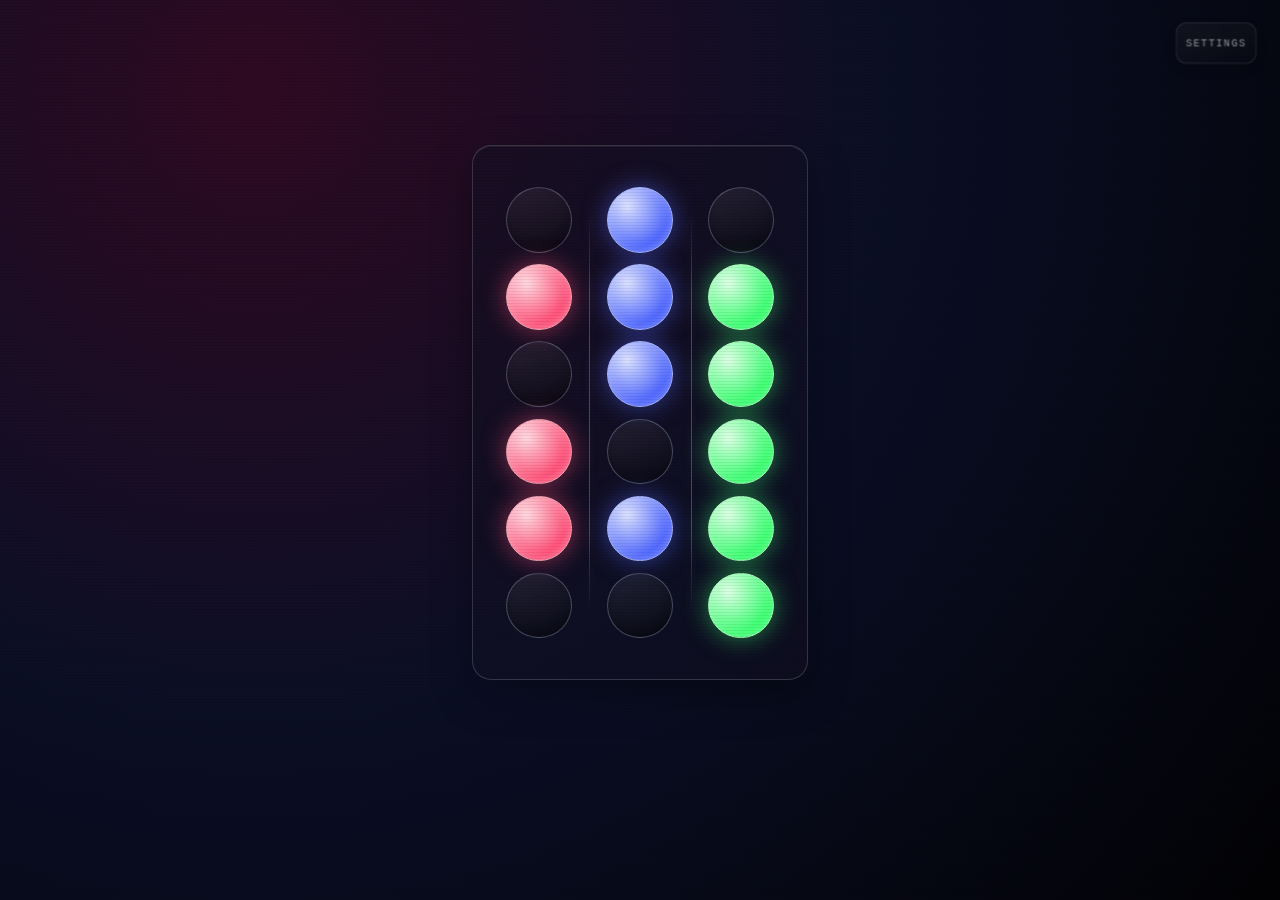
==== index.html @ 8ff9c9c2 "feat: Implement scanlines toggle and enhance responsive design - Added a toggle for scanlines in the" ====
<!DOCTYPE html>
<html lang="en">

<head>
	<meta charset="UTF-8">
	<meta name="viewport" content="width=device-width, initial-scale=1.0">
	<meta name="description"
		content="An animated, CSS-forward binary clock with learning overlays, a rolling digital readout, theme switching, and responsive controls.">
	<meta name="keywords"
		content="binary clock, CSS animation, JavaScript clock, responsive design, web accessibility, clock themes, digital clock, learning tool">
	<meta name="author" content="hue kares @ Spinning Rock">
	<link rel="canonical" href="https://spinningrock.net/binary/">
	<meta name="robots" content="index, follow">
	<title>Binary Clock</title>
	<script>
		(function () {
			var savedTheme = localStorage.getItem("binaryClockTheme") || "classic-rgb-neon";
			document.documentElement.setAttribute("data-theme", savedTheme);
		})();
	</script>
	<link rel="stylesheet" href="style.css">
</head>

<body>
	<main class="appShell">
		<div class="clock" data-mode="6bit" role="timer" aria-live="polite" aria-label="Binary clock display">
			<div class="timeGroup hours" data-unit="hours">
				<div class="digit tens" aria-hidden="true">
					<div class="bit" data-not6Bit id="hoursTens8"></div>
					<div class="bit" data-not6Bit id="hoursTens4"></div>
					<div class="bit hour1" id="hoursTens2"></div>
					<div class="bit hour2" id="hoursTens1"></div>
					<div class="helpRows4" aria-hidden="true">
						<span class="helpPlusRow" data-pos="1">+</span>
						<span class="helpPlusRow" data-pos="2">+</span>
						<span class="helpPlusRow" data-pos="3">+</span>
					</div>
				</div>
				<div class="digit units" aria-hidden="true">
					<div class="bit hour3" id="hours8"></div>
					<div class="bit hour4" id="hours4"></div>
					<div class="bit hour5" id="hours2"></div>
					<div class="bit hour6" id="hours1"></div>
					<div class="helpRows4" aria-hidden="true">
						<span class="helpPlusRow" data-pos="1">+</span>
						<span class="helpPlusRow" data-pos="2">+</span>
						<span class="helpPlusRow" data-pos="3">+</span>
					</div>
				</div>
				<div class="helpRows6" aria-hidden="true">
					<span class="helpPlusRow" data-pos="1">+</span>
					<span class="helpPlusRow" data-pos="2">+</span>
					<span class="helpPlusRow" data-pos="3">+</span>
					<span class="helpPlusRow" data-pos="4">+</span>
					<span class="helpPlusRow" data-pos="5">+</span>
				</div>
			</div>


			<div class="timeGroup minutes" data-unit="minutes">
				<div class="digit tens" aria-hidden="true">
					<div class="bit" data-not6Bit id="minutesTens8"></div>
					<div class="bit" data-not6Bit id="minutesTens4"></div>
					<div class="bit minute1" id="minutesTens2"></div>
					<div class="bit minute2" id="minutesTens1"></div>
					<div class="helpRows4" aria-hidden="true">
						<span class="helpPlusRow" data-pos="1">+</span>
						<span class="helpPlusRow" data-pos="2">+</span>
						<span class="helpPlusRow" data-pos="3">+</span>
					</div>
				</div>
				<div class="digit units" aria-hidden="true">
					<div class="bit minute3" id="minutes8"></div>
					<div class="bit minute4" id="minutes4"></div>
					<div class="bit minute5" id="minutes2"></div>
					<div class="bit minute6" id="minutes1"></div>
					<div class="helpRows4" aria-hidden="true">
						<span class="helpPlusRow" data-pos="1">+</span>
						<span class="helpPlusRow" data-pos="2">+</span>
						<span class="helpPlusRow" data-pos="3">+</span>
					</div>
				</div>
				<div class="helpRows6" aria-hidden="true">
					<span class="helpPlusRow" data-pos="1">+</span>
					<span class="helpPlusRow" data-pos="2">+</span>
					<span class="helpPlusRow" data-pos="3">+</span>
					<span class="helpPlusRow" data-pos="4">+</span>
					<span class="helpPlusRow" data-pos="5">+</span>
				</div>
			</div>


			<div class="timeGroup seconds" data-unit="seconds">
				<div class="digit tens" aria-hidden="true">
					<div class="bit" data-not6Bit id="secondsTens8"></div>
					<div class="bit" data-not6Bit id="secondsTens4"></div>
					<div class="bit second1" id="secondsTens2"></div>
					<div class="bit second2" id="secondsTens1"></div>
					<div class="helpRows4" aria-hidden="true">
						<span class="helpPlusRow" data-pos="1">+</span>
						<span class="helpPlusRow" data-pos="2">+</span>
						<span class="helpPlusRow" data-pos="3">+</span>
					</div>
				</div>
				<div class="digit units" aria-hidden="true">
					<div class="bit second3" id="seconds8"></div>
					<div class="bit second4" id="seconds4"></div>
					<div class="bit second5" id="seconds2"></div>
					<div class="bit second6" id="seconds1"></div>
					<div class="helpRows4" aria-hidden="true">
						<span class="helpPlusRow" data-pos="1">+</span>
						<span class="helpPlusRow" data-pos="2">+</span>
						<span class="helpPlusRow" data-pos="3">+</span>
					</div>
				</div>
				<div class="helpRows6" aria-hidden="true">
					<span class="helpPlusRow" data-pos="1">+</span>
					<span class="helpPlusRow" data-pos="2">+</span>
					<span class="helpPlusRow" data-pos="3">+</span>
					<span class="helpPlusRow" data-pos="4">+</span>
					<span class="helpPlusRow" data-pos="5">+</span>
				</div>
			</div>

		</div>

		<section class="digitalPanel" aria-live="polite" aria-label="Help digital" aria-hidden="true">
			<div class="digitalRow" data-mode="all">
				<div class="digitalCell">
					<span class="digitalLabel">H</span>
					<span class="digitalValue" id="digital-hours">00</span>
				</div>
				<div class="digitalCell">
					<span class="digitalLabel">M</span>
					<span class="digitalValue" id="digital-minutes">00</span>
				</div>
				<div class="digitalCell">
					<span class="digitalLabel">S</span>
					<span class="digitalValue" id="digital-seconds">00</span>
				</div>
			</div>
			<div id="meridiemBadge" class="meridiemBadge" aria-live="polite" aria-hidden="true">AM</div>
		</section>

		<button type="button" id="settingsButton" class="settingsTrigger" aria-haspopup="dialog"
			aria-controls="settingsOverlay" aria-expanded="false">Settings</button>

		<div id="settingsOverlay" aria-hidden="true">
			<section id="switch-container" aria-label="Clock controls" role="dialog" aria-modal="true"
				aria-labelledby="settingsTitle">
				<div class="settingsHeader">
					<h2 id="settingsTitle">Clock Settings</h2>
					<button type="button" id="settingsClose" class="settingsClose"
						aria-label="Close settings">Close</button>
				</div>
				<label class="switch" for="modeToggle">
					<input type="checkbox" id="modeToggle">
					<span class="slider round" aria-hidden="true"></span>
					<span class="label-text" id="modeLabel">6-bit</span>
				</label>
				<label class="switch" for="timeFormatToggle">
					<input type="checkbox" id="timeFormatToggle">
					<span class="slider round" aria-hidden="true"></span>
					<span class="label-text" id="timeFormatLabel">24</span>
				</label>
				<label class="switch" for="digitalToggle">
					<input type="checkbox" id="digitalToggle">
					<span class="slider round" aria-hidden="true"></span>
					<span class="label-text" id="digitalLabel">Digital</span>
				</label>
				<label class="switch" for="scanlinesToggle">
					<input type="checkbox" id="scanlinesToggle">
					<span class="slider round" aria-hidden="true"></span>
					<span class="label-text" id="scanlinesLabel">Scanlines</span>
				</label>
				<label class="switch" for="orientationToggle">
					<input type="checkbox" id="orientationToggle">
					<span class="slider round" aria-hidden="true"></span>
					<span class="label-text" id="orientationLabel">Vertical</span>
				</label>
				<label class="switch" for="helpToggle">
					<input type="checkbox" id="helpToggle">
					<span class="slider round" aria-hidden="true"></span>
					<span class="label-text" id="helpLabel">Help</span>
				</label>
				<div class="themeSelect">
					<button type="button" id="shuffleButton" class="shuffle-btn label-text"
						title="Shuffle off. Click to rotate themes automatically every 10 minutes."
						aria-pressed="false">Theme</button>
					<button type="button" id="themeSelectDisplay" class="theme-select-display" aria-haspopup="listbox"
						aria-expanded="false" aria-controls="themeSelectList" aria-label="Clock visual theme"></button>
					<div id="themeSelectList" class="theme-select-list" role="listbox"
						aria-label="Clock visual theme options"></div>
					<select id="themeSelect" aria-label="Clock visual theme" tabindex="-1" aria-hidden="true">
						<option value="classic-rgb-neon">Classic RGB Neon</option>
						<option value="amber-terminal">Amber Terminal</option>
						<option value="ice-glass">Ice Glass</option>
						<option value="bit-boring">Bit Boring</option>
						<option value="boring-bit">Boring Bits</option>
						<option value="matrix-pulse">Matrix Pulse</option>
						<option value="sunset-bloom">Sunset Bloom</option>
						<option value="cyberpunk-grid">Cyberpunk Grid</option>
						<option value="metallic-core">Metallic Core</option>
						<option value="monochrome-noir">Monochrome Noir</option>
						<option value="electric-storm">Electric Storm</option>
						<option value="gloomy-mist">Gloomy Mist</option>
						<option value="sunny-pop">Sunny Pop</option>
						<option value="christmas-glow">Christmas Glow</option>
						<option value="galactic-disco-inferno">Galactic Disco Inferno</option>
						<option value="enchanted-forest-glow">Enchanted Forest Glow</option>
						<option value="midnight-mirage">Midnight Mirage</option>
						<option value="retro-pixel-crunch">Retro Pixel Crunch</option>
					</select>
				</div>
			</section>
		</div>
	</main>
	<script type="module" src="code.js"></script>
</body>

</html>
---- style.css ----
@import url("styles/base.css");
@import url("styles/clock.css");
@import url("styles/modes.css");
@import url("styles/motion.css");
@import url("styles/controls.css");
@import url("styles/themes.css");
@import url("styles/responsive.css");
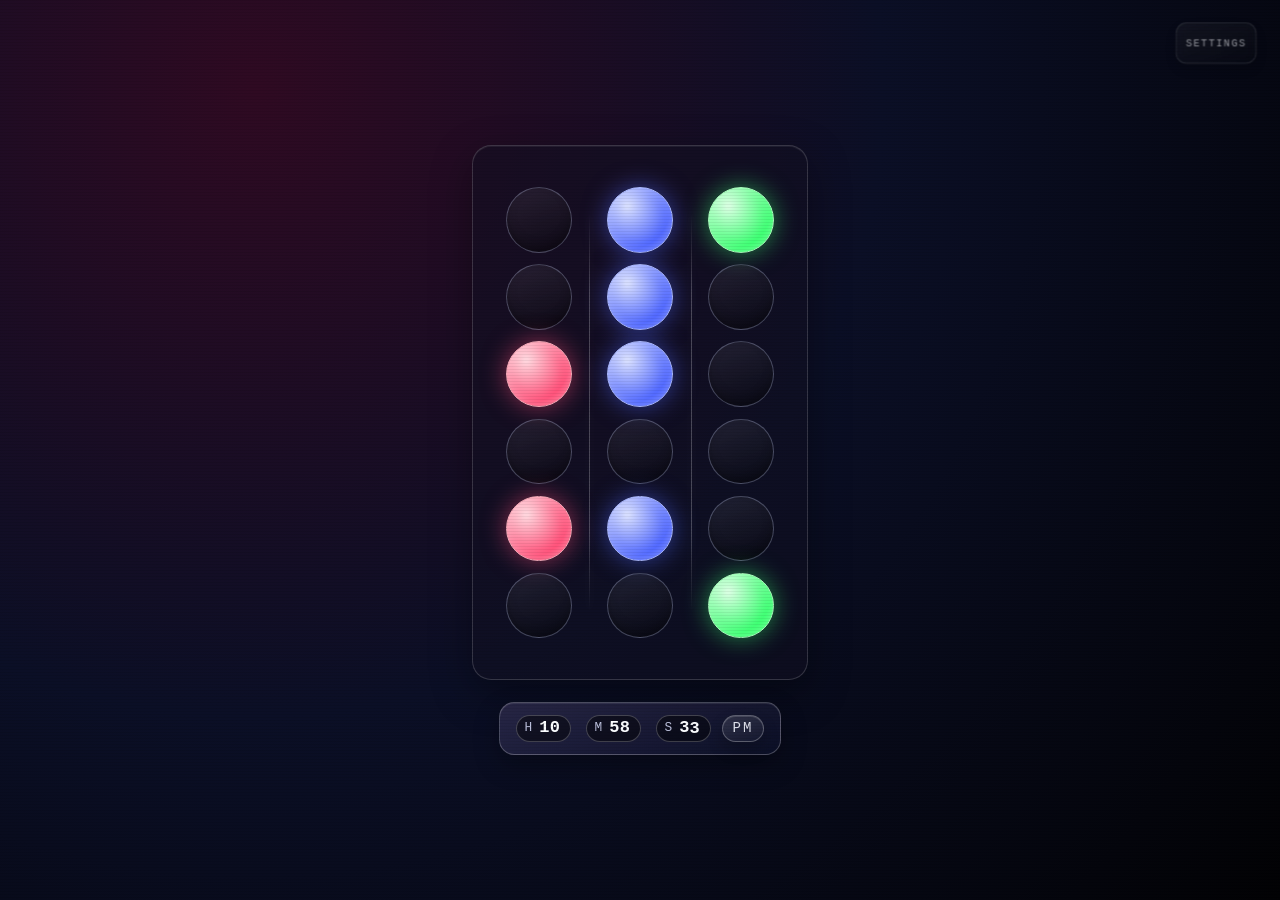
==== commit 48022788: "feat: Add liquid interaction effects and enhance theme options; update state management and styles C" ====
--- a/index.html
+++ b/index.html
@@ -9,6 +9,7 @@
 	<meta name="keywords"
 		content="binary clock, CSS animation, JavaScript clock, responsive design, web accessibility, clock themes, digital clock, learning tool">
 	<meta name="author" content="hue kares @ Spinning Rock">
+	<link rel="icon" href="favicon.png" type="image/png">
 	<link rel="canonical" href="https://spinningrock.net/binary/">
 	<meta name="robots" content="index, follow">
 	<title>Binary Clock</title>
@@ -192,24 +193,24 @@
 					<div id="themeSelectList" class="theme-select-list" role="listbox"
 						aria-label="Clock visual theme options"></div>
 					<select id="themeSelect" aria-label="Clock visual theme" tabindex="-1" aria-hidden="true">
-						<option value="classic-rgb-neon">Classic RGB Neon</option>
 						<option value="amber-terminal">Amber Terminal</option>
-						<option value="ice-glass">Ice Glass</option>
 						<option value="bit-boring">Bit Boring</option>
 						<option value="boring-bit">Boring Bits</option>
+						<option value="christmas-glow">Christmas Glow</option>
+						<option value="classic-rgb-neon">Classic RGB Neon</option>
+						<option value="cyberpunk-grid">Cyberpunk Grid</option>
+						<option value="electric-storm">Electric Storm</option>
+						<option value="enchanted-forest-glow">Enchanted Forest Glow</option>
+						<option value="galactic-disco-inferno">Galactic Disco Inferno</option>
+						<option value="gloomy-mist">Gloomy Mist</option>
+						<option value="ice-glass">Ice Glass</option>
 						<option value="matrix-pulse">Matrix Pulse</option>
+						<option value="metallic-core">Metallic Core</option>
+						<option value="midnight-mirage">Midnight Mirage</option>
+						<option value="monochrome-noir">Monochrome Noir</option>
+						<option value="retro-pixel-crunch">Retro Pixel Crunch</option>
+						<option value="sunny-pop">Sunny Pop</option>
 						<option value="sunset-bloom">Sunset Bloom</option>
-						<option value="cyberpunk-grid">Cyberpunk Grid</option>
-						<option value="metallic-core">Metallic Core</option>
-						<option value="monochrome-noir">Monochrome Noir</option>
-						<option value="electric-storm">Electric Storm</option>
-						<option value="gloomy-mist">Gloomy Mist</option>
-						<option value="sunny-pop">Sunny Pop</option>
-						<option value="christmas-glow">Christmas Glow</option>
-						<option value="galactic-disco-inferno">Galactic Disco Inferno</option>
-						<option value="enchanted-forest-glow">Enchanted Forest Glow</option>
-						<option value="midnight-mirage">Midnight Mirage</option>
-						<option value="retro-pixel-crunch">Retro Pixel Crunch</option>
 					</select>
 				</div>
 			</section>
--- a/style.css
+++ b/style.css
@@ -4,4 +4,5 @@
 @import url("styles/motion.css");
 @import url("styles/controls.css");
 @import url("styles/themes.css");
-@import url("styles/responsive.css");+@import url("styles/responsive.css");
+@import url("styles/interactions.css");
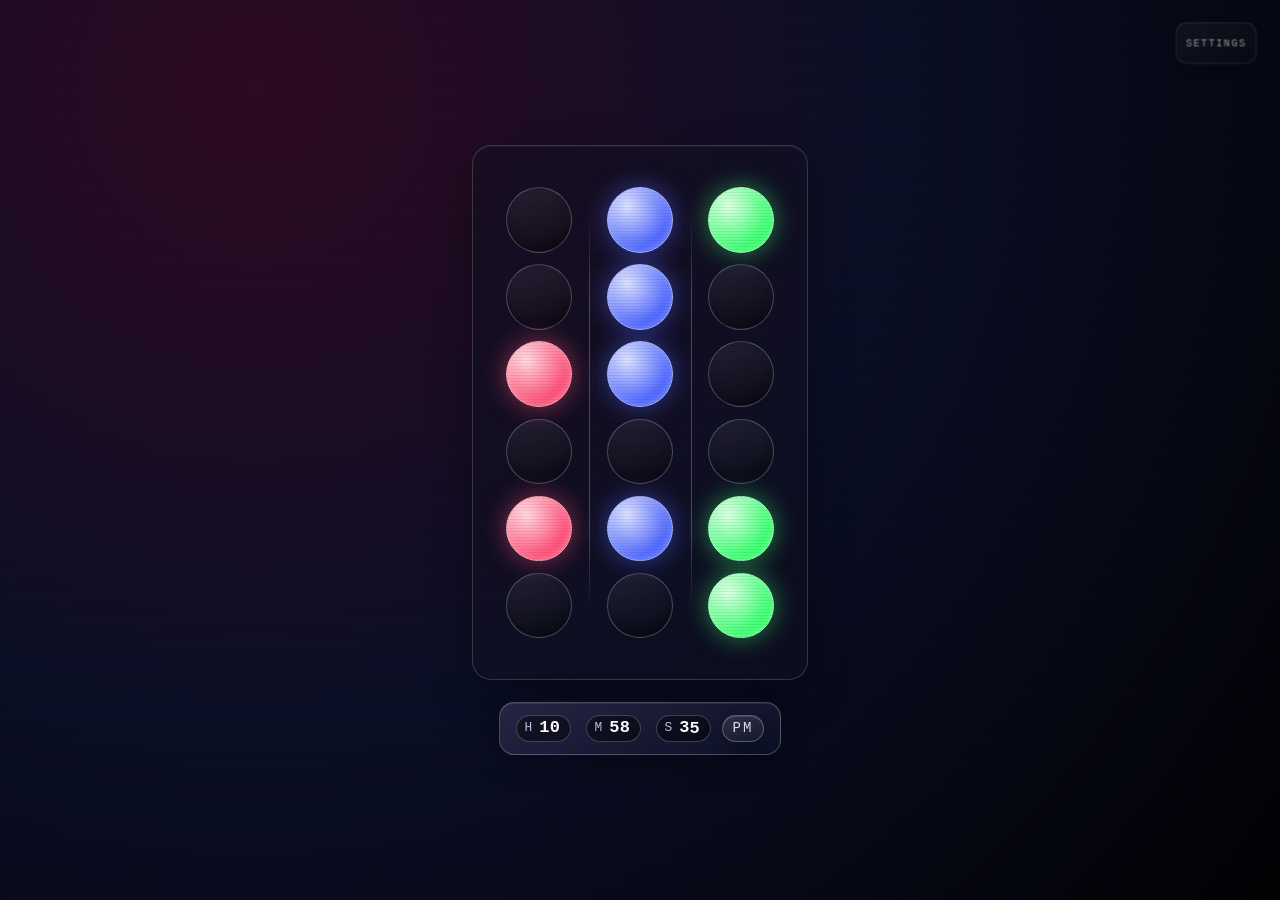
==== commit 07340e84: "feat: Implement LSB first toggle and enhance responsive design; add scanline animations and accessib" ====
--- a/index.html
+++ b/index.html
@@ -125,7 +125,8 @@
 
 		</div>
 
-		<section class="digitalPanel" aria-live="polite" aria-label="Help digital" aria-hidden="true">
+		<section class="digitalPanel" aria-live="polite" aria-label="Help digital" aria-hidden="true" role="button"
+			tabindex="0" aria-description="Click to toggle 12/24 hour format">
 			<div class="digitalRow" data-mode="all">
 				<div class="digitalCell">
 					<span class="digitalLabel">H</span>
@@ -183,6 +184,11 @@
 					<input type="checkbox" id="helpToggle">
 					<span class="slider round" aria-hidden="true"></span>
 					<span class="label-text" id="helpLabel">Help</span>
+				</label>
+				<label class="switch" for="lsbToggle">
+					<input type="checkbox" id="lsbToggle">
+					<span class="slider round" aria-hidden="true"></span>
+					<span class="label-text" id="lsbLabel">MSB ↑</span>
 				</label>
 				<div class="themeSelect">
 					<button type="button" id="shuffleButton" class="shuffle-btn label-text"
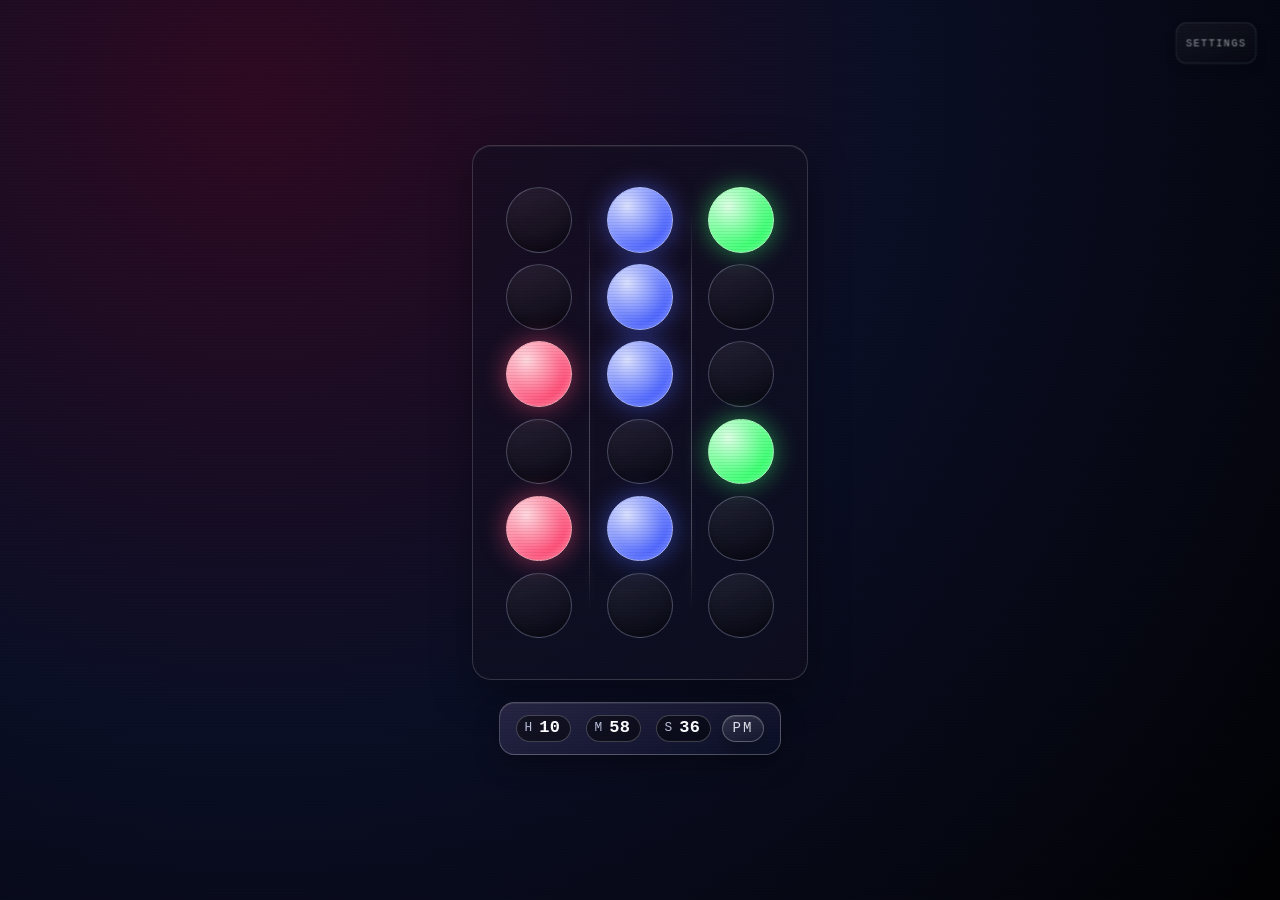
==== commit 33664115: "feat: Update time format label to include 'h' suffix; enhance LSB toggle title and add help toggle; " ====
--- a/index.html
+++ b/index.html
@@ -163,7 +163,7 @@
 				<label class="switch" for="timeFormatToggle">
 					<input type="checkbox" id="timeFormatToggle">
 					<span class="slider round" aria-hidden="true"></span>
-					<span class="label-text" id="timeFormatLabel">24</span>
+					<span class="label-text" id="timeFormatLabel">24h</span>
 				</label>
 				<label class="switch" for="digitalToggle">
 					<input type="checkbox" id="digitalToggle">
@@ -180,15 +180,15 @@
 					<span class="slider round" aria-hidden="true"></span>
 					<span class="label-text" id="orientationLabel">Vertical</span>
 				</label>
+				<label class="switch" for="lsbToggle">
+					<input type="checkbox" id="lsbToggle">
+					<span class="slider round" aria-hidden="true"></span>
+					<span class="label-text" id="lsbLabel">MSB ↑</span>
+				</label>
 				<label class="switch" for="helpToggle">
 					<input type="checkbox" id="helpToggle">
 					<span class="slider round" aria-hidden="true"></span>
 					<span class="label-text" id="helpLabel">Help</span>
-				</label>
-				<label class="switch" for="lsbToggle">
-					<input type="checkbox" id="lsbToggle">
-					<span class="slider round" aria-hidden="true"></span>
-					<span class="label-text" id="lsbLabel">MSB ↑</span>
 				</label>
 				<div class="themeSelect">
 					<button type="button" id="shuffleButton" class="shuffle-btn label-text"
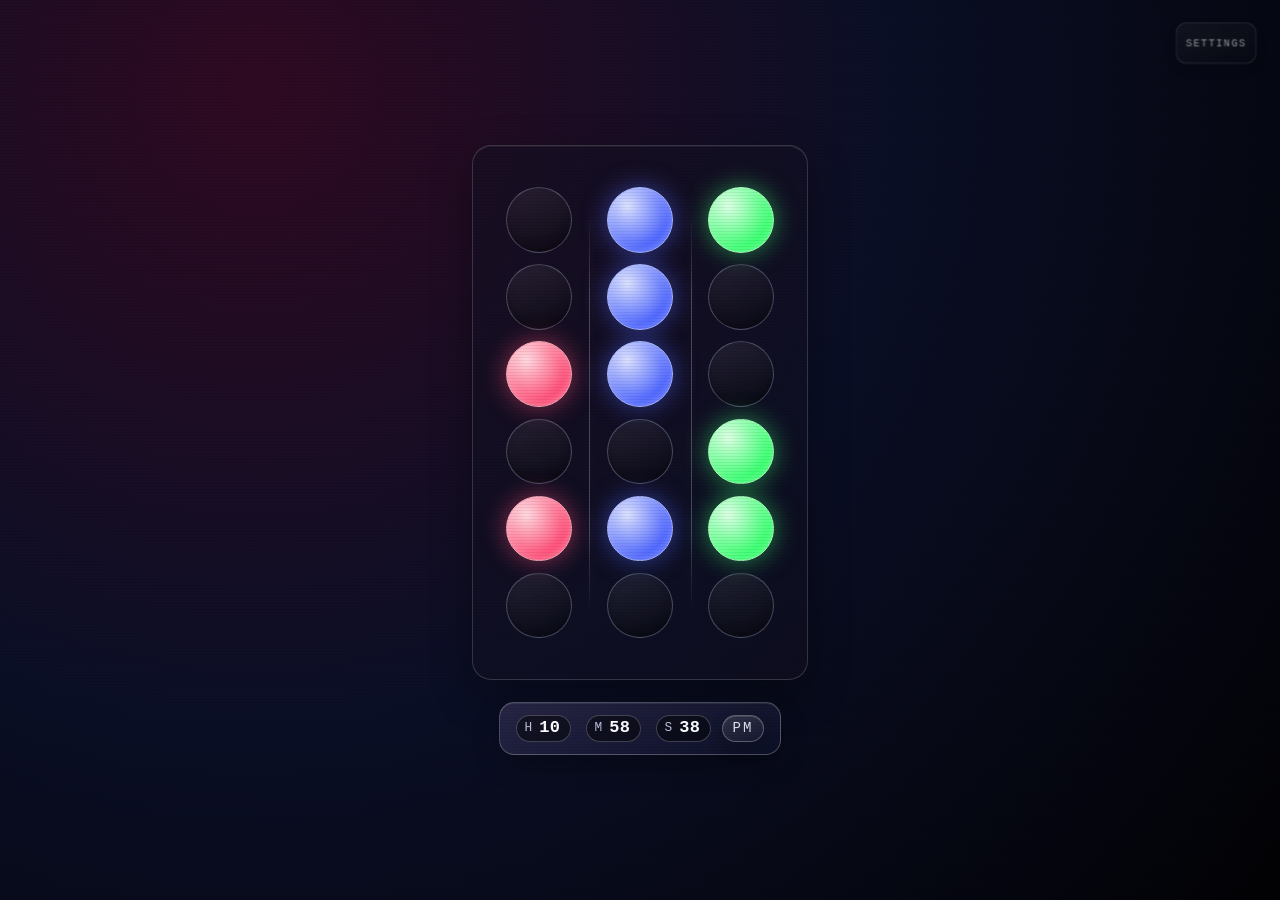
==== commit 57e5065c: "feat: add game mode functionality with bit-clicking and quiz modes - Introduced game state managemen" ====
--- a/index.html
+++ b/index.html
@@ -190,6 +190,26 @@
 					<span class="slider round" aria-hidden="true"></span>
 					<span class="label-text" id="helpLabel">Help</span>
 				</label>
+				<label class="switch" for="gameModeToggle">
+					<input type="checkbox" id="gameModeToggle">
+					<span class="slider round" aria-hidden="true"></span>
+					<span class="label-text" id="gameModeLabel">Game</span>
+				</label>
+				<div class="gameTypeSelect" id="gameTypeSelect" aria-hidden="true">
+					<div class="gameTypeMenu">
+						<button type="button" class="gameTypeOption" data-game-type="bit-clicking">
+							<span class="gameTypeTitle">Bit Clicking</span>
+							<span class="gameTypeDesc">Match the target number by clicking bits</span>
+						</button>
+						<button type="button" class="gameTypeOption" data-game-type="quiz">
+							<span class="gameTypeTitle">Quiz</span>
+							<span class="gameTypeDesc">Test your binary knowledge with 8 difficulty levels</span>
+						</button>
+						<button type="button" class="gameTypeOption gameTypeClose" data-game-type="close">
+							<span class="gameTypeTitle">Close Game</span>
+						</button>
+					</div>
+				</div>
 				<div class="themeSelect">
 					<button type="button" id="shuffleButton" class="shuffle-btn label-text"
 						title="Shuffle off. Click to rotate themes automatically every 10 minutes."
@@ -221,6 +241,37 @@
 				</div>
 			</section>
 		</div>
+
+		<!-- Bit-Clicking Game HUD (visible only in game-type-bit-clicking mode) -->
+		<div id="gameHUD" class="gameHUD" aria-hidden="true" aria-live="polite" aria-atomic="true">
+			<span id="gameHUDTarget" class="gameHUDTarget" aria-label="Target">0</span>
+			<span class="gameHUDDivider" aria-hidden="true"></span>
+			<span id="gameHUDPlayer" class="gameHUDPlayer" aria-label="Your value">0</span>
+			<span class="gameHUDMeta">
+				<span id="gameHUDScore" class="gameHUDScore" aria-label="Score">0</span>
+				<span id="gameHUDLevel" class="gameHUDLevel" aria-label="Level">L1</span>
+			</span>
+			<button type="button" id="gameHUDSubmit" class="gameHUDSubmit" aria-label="Submit answer">✓</button>
+		</div>
+
+		<!-- Quiz Game HUD (visible only in game-type-quiz mode) -->
+		<div id="quizHUD" class="quizHUD" aria-hidden="true" data-type="decimal-to-binary">
+			<div class="quizHUDBody">
+				<span id="quizHUDLabel" class="quizHUDLabel" aria-hidden="true">bin</span>
+				<span id="quizHUDValue" class="quizHUDValue" aria-label="Target decimal">0</span>
+				<input type="number" id="quizHUDInput" class="quizHUDInput" min="0" max="63" inputmode="numeric"
+					autocomplete="off" aria-label="Your decimal answer" placeholder="?">
+				<span class="quizHUDMeta">
+					<span id="quizHUDProgress" class="quizHUDProgress">1/10</span>
+					<span id="quizHUDScore" class="quizHUDScore">0</span>
+					<span id="quizHUDLevel" class="quizHUDLevel">L1</span>
+				</span>
+				<button type="button" id="quizHUDSubmit" class="quizHUDSubmit" aria-label="Submit answer">✓</button>
+			</div>
+			<div id="quizHUDTimerTrack" class="quizHUDTimerTrack" aria-hidden="true">
+				<div id="quizHUDTimerFill" class="quizHUDTimerFill"></div>
+			</div>
+		</div>
 	</main>
 	<script type="module" src="code.js"></script>
 </body>
--- a/style.css
+++ b/style.css
@@ -5,4 +5,5 @@
 @import url("styles/controls.css");
 @import url("styles/themes.css");
 @import url("styles/responsive.css");
-@import url("styles/interactions.css");+@import url("styles/interactions.css");
+@import url("styles/game.css");
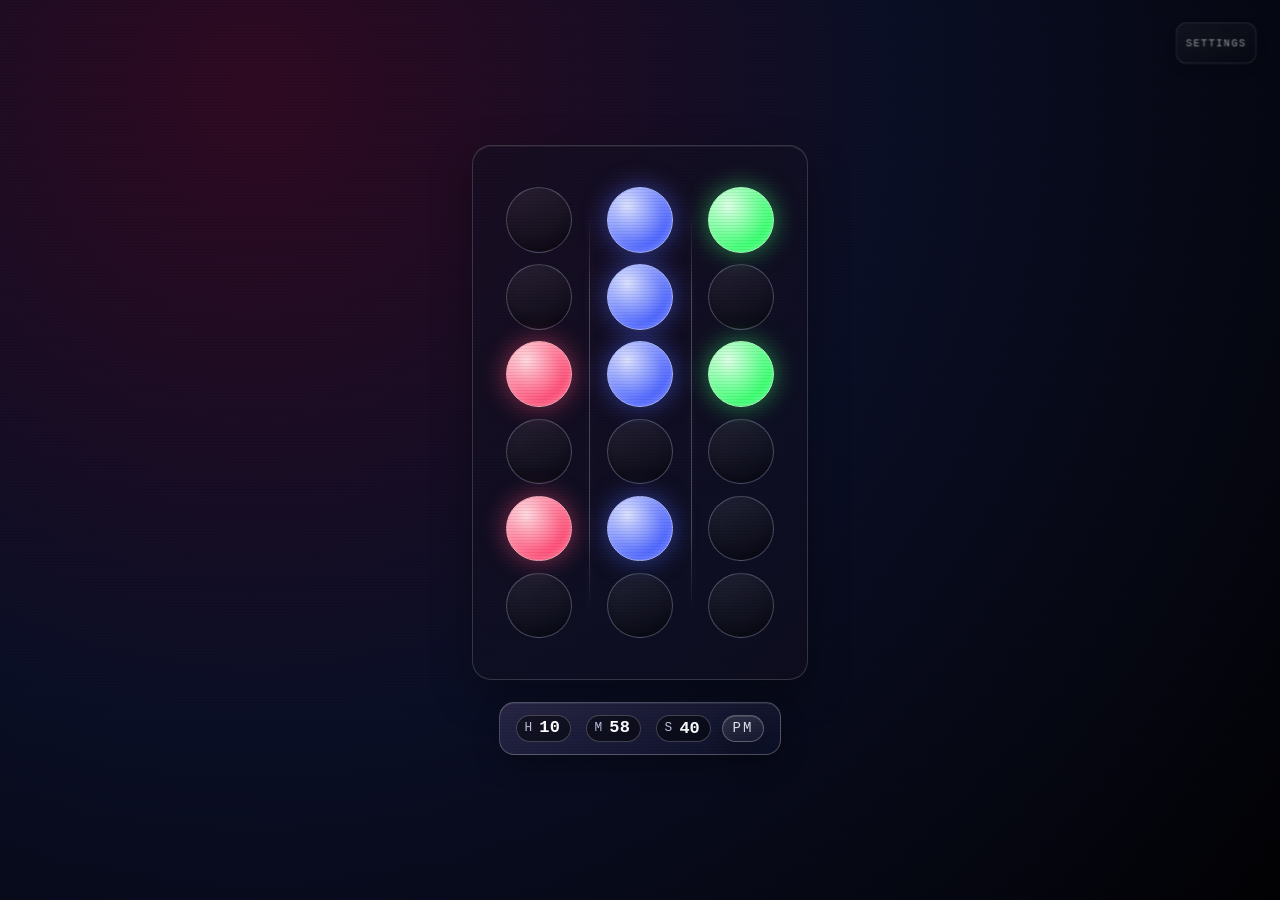
==== commit da13b6f2: "feat: add help tips for bit-clicking game after consecutive wrong answers; implement HUD styling and" ====
--- a/index.html
+++ b/index.html
@@ -272,6 +272,8 @@
 				<div id="quizHUDTimerFill" class="quizHUDTimerFill"></div>
 			</div>
 		</div>
+		<!-- Help Tip (bit-clicking: shown after 3 consecutive wrong answers) -->
+		<div id="tipHUD" class="tipHUD" aria-hidden="true" aria-live="polite" role="status"></div>
 	</main>
 	<script type="module" src="code.js"></script>
 </body>
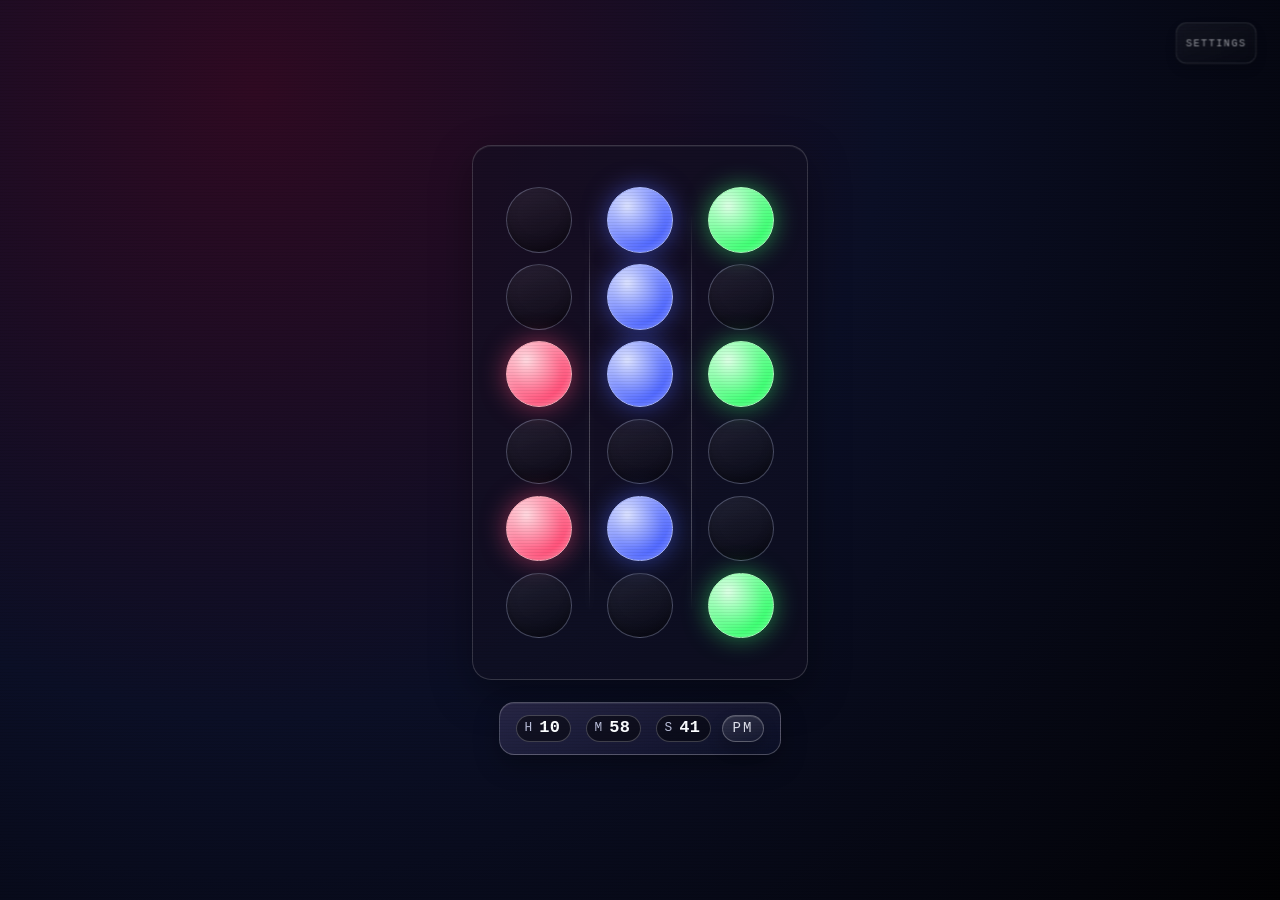
==== commit ff352d0b: "feat: enhance game mode options and update labels for clarity Co-authored-by: Copilot <copilot@githu" ====
--- a/index.html
+++ b/index.html
@@ -185,24 +185,24 @@
 					<span class="slider round" aria-hidden="true"></span>
 					<span class="label-text" id="lsbLabel">MSB ↑</span>
 				</label>
+				<label class="switch" for="gameModeToggle">
+					<input type="checkbox" id="gameModeToggle">
+					<span class="slider round" aria-hidden="true"></span>
+					<span class="label-text" id="gameModeLabel">Interactive</span>
+				</label>
 				<label class="switch" for="helpToggle">
 					<input type="checkbox" id="helpToggle">
 					<span class="slider round" aria-hidden="true"></span>
 					<span class="label-text" id="helpLabel">Help</span>
-				</label>
-				<label class="switch" for="gameModeToggle">
-					<input type="checkbox" id="gameModeToggle">
-					<span class="slider round" aria-hidden="true"></span>
-					<span class="label-text" id="gameModeLabel">Game</span>
 				</label>
 				<div class="gameTypeSelect" id="gameTypeSelect" aria-hidden="true">
 					<div class="gameTypeMenu">
 						<button type="button" class="gameTypeOption" data-game-type="bit-clicking">
-							<span class="gameTypeTitle">Bit Clicking</span>
+							<span class="gameTypeTitle">Bit Clicking: Practice Mode</span>
 							<span class="gameTypeDesc">Match the target number by clicking bits</span>
 						</button>
 						<button type="button" class="gameTypeOption" data-game-type="quiz">
-							<span class="gameTypeTitle">Quiz</span>
+							<span class="gameTypeTitle">Quiz: Challenge Mode</span>
 							<span class="gameTypeDesc">Test your binary knowledge with 8 difficulty levels</span>
 						</button>
 						<button type="button" class="gameTypeOption gameTypeClose" data-game-type="close">
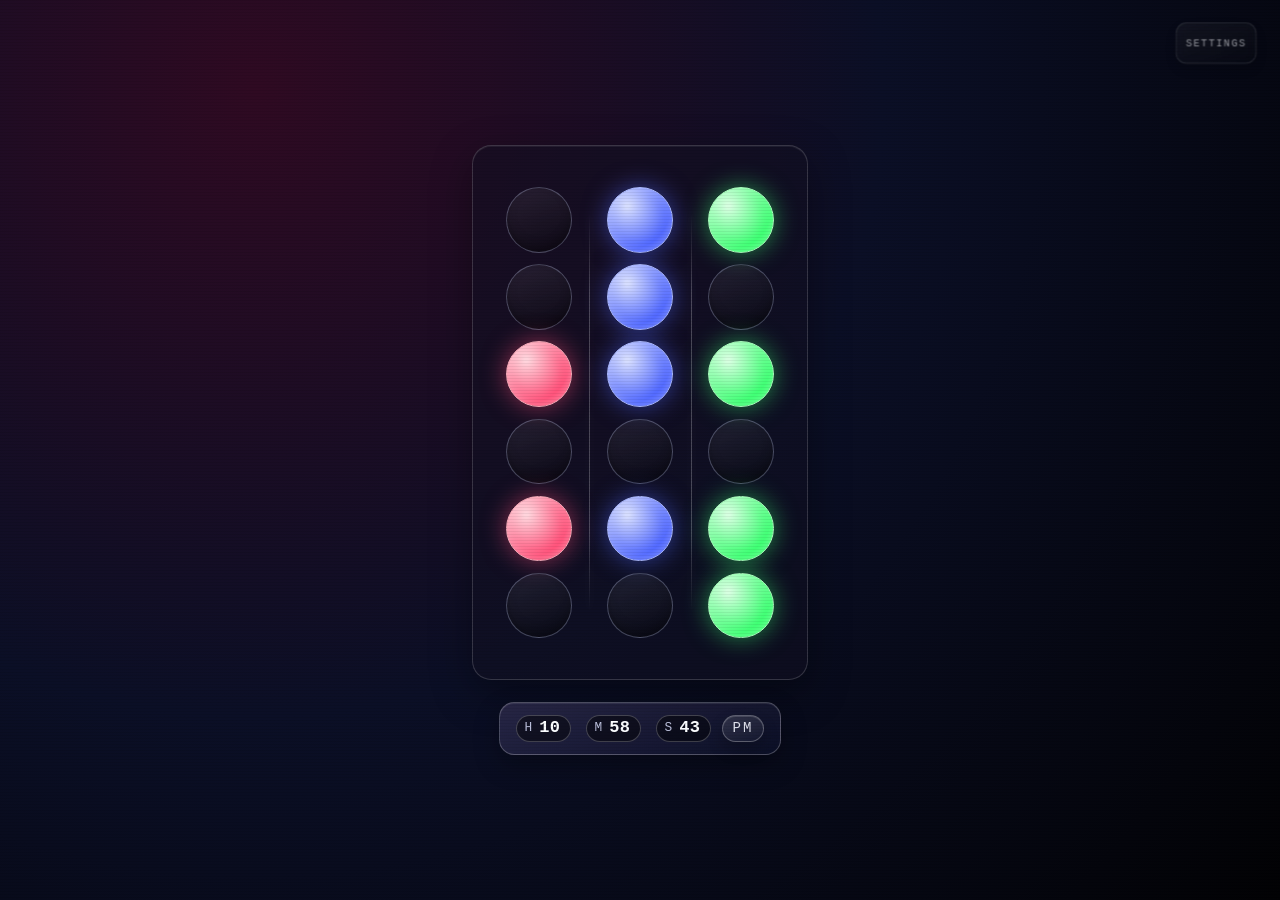
==== commit 694ad922: "feat: enhance quiz and bit-clicking game modes - Added functionality to restart the quiz game and cl" ====
--- a/index.html
+++ b/index.html
@@ -203,7 +203,8 @@
 						</button>
 						<button type="button" class="gameTypeOption" data-game-type="quiz">
 							<span class="gameTypeTitle">Quiz: Challenge Mode</span>
-							<span class="gameTypeDesc">Test your binary knowledge with 8 difficulty levels</span>
+							<span class="gameTypeDesc">Test your binary knowledge across 25 difficulty levels — 5 lives
+								to survive</span>
 						</button>
 						<button type="button" class="gameTypeOption gameTypeClose" data-game-type="close">
 							<span class="gameTypeTitle">Close Game</span>
@@ -268,12 +269,28 @@
 				</span>
 				<button type="button" id="quizHUDSubmit" class="quizHUDSubmit" aria-label="Submit answer">✓</button>
 			</div>
+			<div class="quizHUDActions" id="quizHUDActions" aria-hidden="true">
+				<button type="button" id="quizHUDRestart"
+					class="quizHUDActionButton quizHUDActionButtonRestart">Restart</button>
+				<button type="button" id="quizHUDClose"
+					class="quizHUDActionButton quizHUDActionButtonClose">Close</button>
+			</div>
 			<div id="quizHUDTimerTrack" class="quizHUDTimerTrack" aria-hidden="true">
 				<div id="quizHUDTimerFill" class="quizHUDTimerFill"></div>
 			</div>
 		</div>
-		<!-- Help Tip (bit-clicking: shown after 3 consecutive wrong answers) -->
-		<div id="tipHUD" class="tipHUD" aria-hidden="true" aria-live="polite" role="status"></div>
+		<!-- Help Tip / Quiz Lives — quiz mode: always shows lives; bit-clicking: shows tips after 3 wrong -->
+		<div id="tipHUD" class="tipHUD" aria-hidden="true" aria-live="polite" role="status">
+			<div class="quizLivesBar" id="quizLivesBar" aria-label="Lives remaining">
+				<span class="quizLivesLabel">lives</span>
+				<div class="quizLivesBits" aria-hidden="true">
+					<div class="quizLivesBit on" id="quizLifeA"></div>
+					<div class="quizLivesBit on" id="quizLifeB"></div>
+					<div class="quizLivesBit on" id="quizLifeC"></div>
+				</div>
+			</div>
+			<span class="tipHUDText" id="tipHUDText"></span>
+		</div>
 	</main>
 	<script type="module" src="code.js"></script>
 </body>
